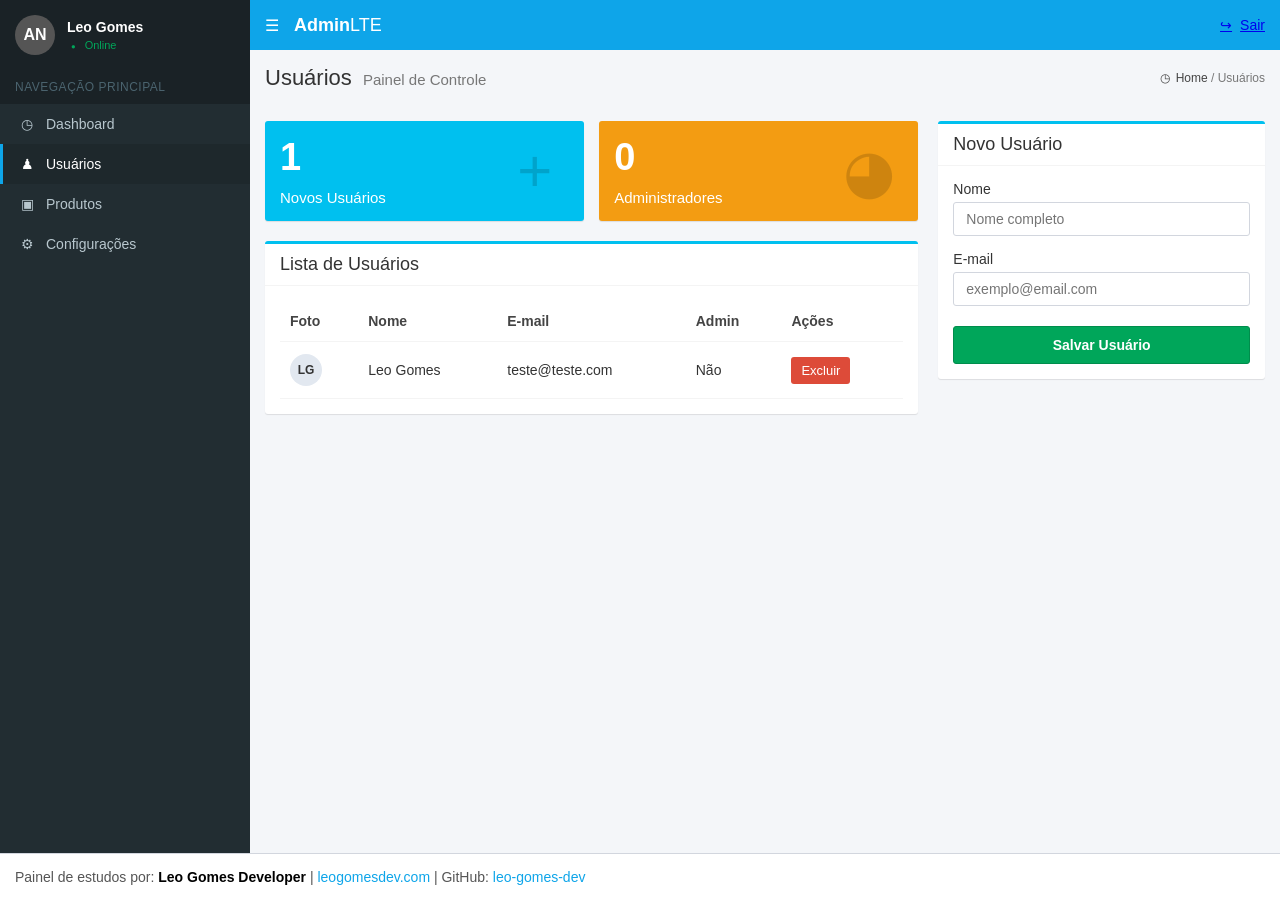
==== pages/usuarios/usuarios.html @ 366d6033 "first commit" ====
<!doctype html>
<html lang="pt-BR">
  <head>
    <meta charset="UTF-8" />
    <meta name="viewport" content="width=device-width, initial-scale=1.0" />
    <title>AdminLTE - Usuários</title>
    <!-- CSS Estrutural Compartilhado -->
    <link rel="stylesheet" href="../../styles/dashboard-base.css" />
    <!-- CSS Específico desta Página -->
    <link rel="stylesheet" href="usuarios.css" />
    <!-- Biblioteca de Ícones -->
  </head>
  <body>
    <div class="dashboard-container">
      <!-- Sidebar Lateral -->
      <aside class="sidebar">
        <div class="profile-section">
          <div class="avatar">AN</div>
          <div class="profile-info">
            <h4>Leo Gomes</h4>
            <span class="status-online"
              ><i class="fa-solid fa-circle"></i> Online</span
            >
          </div>
        </div>
        <nav class="menu">
          <p class="menu-title">NAVEGAÇÃO PRINCIPAL</p>
          <a href="../dashboard/dashboard.html" class="menu-item"
            ><i class="fa-solid fa-gauge"></i> Dashboard</a
          >
          <a href="usuarios.html" class="menu-item active" aria-current="page"
            ><i class="fa-solid fa-users"></i> Usuários</a
          >
          <a href="../produtos/produtos.html" class="menu-item"
            ><i class="fa-solid fa-box"></i> Produtos</a
          >
          <a href="../configuracoes/configuracoes.html" class="menu-item"
            ><i class="fa-solid fa-gear"></i> Configurações</a
          >
        </nav>
      </aside>

      <!-- Área de Conteúdo Principal -->
      <main class="main-content">
        <!-- Topbar Superior -->
        <header class="topbar">
          <div class="topbar-left">
            <button class="toggle-btn" type="button" aria-label="Alternar menu">
              ☰
            </button>
            <span><b>Admin</b>LTE</span>
          </div>
          <div>
            <a href="../../index.html" id="logout-btn" class="logout-link">
              <i class="fa-solid fa-sign-out-alt"></i> Sair
            </a>
          </div>
        </header>

        <!-- Cabeçalho Interno da Página -->
        <div class="content-header">
          <h1>Usuários <small>Painel de Controle</small></h1>
          <div class="breadcrumb">
            <span><i class="fa-solid fa-gauge"></i> Home</span> / Usuários
          </div>
        </div>

        <!-- Grid Organizador da View -->
        <div class="dashboard-grid">
          <!-- Coluna da Esquerda: Indicadores e Listagem -->
          <div class="left-column">
            <!-- Cards de Estatísticas (Small Boxes) -->
            <div class="cards-container">
              <div class="small-box bg-aqua">
                <div class="inner">
                  <h3 id="count-users">1</h3>
                  <p>Novos Usuários</p>
                </div>
                <div class="icon"><i class="fa-solid fa-user-plus"></i></div>
              </div>
              <div class="small-box bg-yellow">
                <div class="inner">
                  <h3 id="count-admins">0</h3>
                  <p>Administradores</p>
                </div>
                <div class="icon"><i class="fa-solid fa-chart-pie"></i></div>
              </div>
            </div>

            <!-- Tabela de Listagem -->
            <section class="box border-top-blue">
              <div class="box-header">
                <h3>Lista de Usuários</h3>
              </div>
              <div class="box-body table-responsive">
                <table>
                  <thead>
                    <tr>
                      <th>Foto</th>
                      <th>Nome</th>
                      <th>E-mail</th>
                      <th>Admin</th>
                      <th>Ações</th>
                    </tr>
                  </thead>
                  <tbody id="table-users-body"></tbody>
                </table>
              </div>
            </section>
          </div>

          <!-- Coluna da Direita: Formulário de Cadastro -->
          <aside class="right-column">
            <section class="box border-top-blue">
              <div class="box-header">
                <h3>Novo Usuário</h3>
              </div>
              <form id="user-form" class="box-body">
                <div class="form-group">
                  <label for="user-name">Nome</label>
                  <input
                    type="text"
                    id="user-name"
                    required
                    placeholder="Nome completo"
                  />
                </div>
                <div class="form-group">
                  <label for="user-email">E-mail</label>
                  <input
                    type="email"
                    id="user-email"
                    required
                    placeholder="exemplo@email.com"
                  />
                </div>
                <button type="submit" class="btn-submit">Salvar Usuário</button>
              </form>
            </section>
          </aside>
        </div>
      </main>
    </div>

    <!-- Rodapé de Créditos -->
    <footer class="professor-footer">
      <p>
        Painel de estudos por: <strong>Leo Gomes Developer</strong> |
        <a href="https://leogomesdev.com" target="_blank">leogomesdev.com</a> |
        GitHub: <a href="https://github.com" target="_blank">leo-gomes-dev</a>
      </p>
    </footer>
    <script src="../../scripts/main.js" defer></script>
  </body>
</html>
---- styles/dashboard-base.css ----
/* ==========================================================================
   AdminLTE - ARQUIVO BASE DO PAINEL GLOBAL (`styles/dashboard-base.css`)
   ========================================================================== */

/* Definições de Cores e Estilos Globais do Tema */
:root {
  --bg-primary: #f4f6f9;
  --bg-sidebar: #222d32; /* Azul escuro clássico do AdminLTE */
  --bg-sidebar-hover: #1e282c;
  --bg-profile: #1a2226;
  --color-blue: #0ea5e9;
  --color-green: #00a65a; /* Verde Success */
  --text-main: #333333;
  --text-muted: #777777;
  --border-color: #d2d6de;
}

/* Reset Geral do Documento */
* {
  margin: 0;
  padding: 0;
  box-sizing: border-box;
  font-family: "Helvetica Neue", Helvetica, Arial, sans-serif;
}

body {
  background-color: var(--bg-primary);
  color: var(--text-main);
  display: flex;
  flex-direction: column;
  min-height: 100vh;
}

/* Container Estrutural (Sidebar + Conteúdo Principal) */
.dashboard-container {
  display: flex;
  flex: 1;
}

/* ==========================================================================
   BARRA LATERAL (SIDEBAR)
   ========================================================================== */
.sidebar {
  width: 250px;
  flex: 0 0 250px;
  background-color: var(--bg-sidebar);
  color: #b8c7ce;
  display: flex;
  flex-direction: column;
}
.sidebar.is-collapsed { display: none; }

/* Seção de Perfil do Usuário Logado */
.profile-section {
  display: flex;
  align-items: center;
  gap: 12px;
  padding: 15px;
  background-color: var(--bg-profile);
}

.avatar {
  width: 40px;
  height: 40px;
  background-color: #555555;
  border-radius: 50%;
  display: flex;
  align-items: center;
  justify-content: center;
  font-weight: bold;
  color: #ffffff;
}

.profile-info h4 {
  font-size: 14px;
  color: #ffffff;
  font-weight: 600;
}

.status-online {
  font-size: 11px;
  color: var(--color-green);
  display: flex;
  align-items: center;
  gap: 5px;
  margin-top: 4px;
}

/* Links de Navegação do Menu */
.menu {
  display: flex;
  flex-direction: column;
}

.menu-title {
  font-size: 12px;
  text-transform: uppercase;
  color: #4b646f;
  background-color: var(--bg-profile);
  padding: 10px 15px;
  letter-spacing: 0.5px;
}

.menu-item {
  display: flex;
  align-items: center;
  gap: 10px;
  color: #b8c7ce;
  text-decoration: none;
  padding: 12px 15px;
  font-size: 14px;
  transition: all 0.2s ease;
  border-left: 3px solid transparent;
}

.menu-item i { width: 18px; text-align: center; }
.fa-solid { display: inline-block; min-width: 1.15em; font-style: normal; text-align: center; }
.fa-circle::before { content: "●"; font-size: .7em; }
.fa-users::before { content: "♟"; }
.fa-box::before { content: "▣"; }
.fa-gear::before { content: "⚙"; }
.fa-sign-out-alt::before { content: "↪"; }
.fa-gauge::before { content: "◷"; }
.fa-user-plus::before { content: "+"; }
.fa-chart-pie::before { content: "◕"; }
.fa-pen::before { content: "✎"; }
.fa-trash::before { content: "×"; }
.menu-item:hover {
  background-color: var(--bg-sidebar-hover);
  color: #ffffff;
}

/* Estado Ativo do Menu Lateral */
.menu-item.active {
  background-color: var(--bg-sidebar-hover);
  color: #ffffff;
  border-left-color: var(--color-blue);
}

/* ==========================================================================
   ÁREA PRINCIPAL DE CONTEÚDO (MAIN CONTENT)
   ========================================================================== */
.main-content {
  flex: 1;
  min-width: 0;
  display: flex;
  flex-direction: column;
}

/* Barra Superior (Topbar) */
.topbar {
  background-color: var(--color-blue);
  height: 50px;
  display: flex;
  align-items: center;
  justify-content: space-between;
  padding: 0 15px;
  color: #ffffff;
}

.topbar-left {
  display: flex;
  align-items: center;
  gap: 15px;
  font-size: 18px;
}

.topbar-left b {
  font-weight: 700;
}

.toggle-btn {
  background: none;
  border: none;
  font-size: 16px;
  cursor: pointer;
  color: #ffffff;
}
.toggle-btn:hover { background: rgba(255,255,255,.12); }

#logout-btn {
  font-size: 14px;
  display: flex;
  align-items: center;
  gap: 6px;
  transition: opacity 0.2s;
}

#logout-btn:hover {
  opacity: 0.8;
}

/* Cabeçalho da Página Interna (Títulos e Caminhos) */
.content-header {
  padding: 15px;
  display: flex;
  justify-content: space-between;
  align-items: center;
}

.content-header h1 {
  font-size: 22px;
  font-weight: 300;
}

.content-header h1 small {
  font-size: 15px;
  color: var(--text-muted);
  font-weight: 400;
  margin-left: 5px;
}

.breadcrumb {
  font-size: 12px;
  color: var(--text-muted);
}

.breadcrumb span {
  color: #444444;
}

/* ==========================================================================
   RODAPÉ UNIFICADO (FOOTER)
   ========================================================================== */
.professor-footer {
  background-color: #ffffff;
  color: #555555;
  text-align: left;
  padding: 15px;
  margin-top: auto;
  border-top: 1px solid var(--border-color);
  font-size: 14px;
}

.professor-footer strong {
  color: #000000;
}

.professor-footer a {
  color: var(--color-blue);
  text-decoration: none;
}

.professor-footer a:hover {
  text-decoration: underline;
}

/* Responsividade de Tela do Painel */
@media (max-width: 768px) {
  .dashboard-container {
    flex-direction: column;
  }
  .sidebar {
    width: 100%;
    flex-basis: auto;
  }
  .profile-section { padding: 10px 15px; }
  .menu { display: grid; grid-template-columns: repeat(2, minmax(0, 1fr)); }
  .menu-title { grid-column: 1 / -1; }
  .topbar { min-height: 54px; height: auto; }
  .professor-footer { line-height: 1.6; }
  .content-header {
    flex-direction: column;
    align-items: flex-start;
    gap: 8px;
  }
}
@media (max-width: 480px) {
  .menu { grid-template-columns: 1fr; }
  .topbar-left { gap: 8px; font-size: 16px; }
  .content-header h1 { font-size: 20px; }
  .content-header h1 small { display: block; margin: 4px 0 0; }
}
@media (prefers-reduced-motion: reduce) {
  *, *::before, *::after { transition-duration: .01ms !important; }
}
---- pages/usuarios/usuarios.css ----
/* ==========================================================================
   AdminLTE - GERENCIAMENTO DE USUÁRIOS (`usuarios.css`)
   ========================================================================== */

/* Grid Organizador da Tela (Tabela + Form) */
.dashboard-grid {
  display: grid;
  grid-template-columns: minmax(0, 2fr) minmax(260px, 1fr);
  gap: 20px;
  padding: 15px;
}

/* Container dos Indicadores Superiores */
.cards-container {
  display: grid;
  grid-template-columns: 1fr 1fr;
  gap: 15px;
  margin-bottom: 20px;
}

/* Small Box Estilo Clássico AdminLTE */
.small-box {
  border-radius: 3px;
  position: relative;
  display: block;
  color: #ffffff;
  padding: 15px;
  box-shadow: 0 1px 1px rgba(0, 0, 0, 0.1);
}

.bg-aqua {
  background-color: #00c0ef !important;
}
.bg-yellow {
  background-color: #f39c12 !important;
}

.small-box h3 {
  font-size: 38px;
  font-weight: bold;
  margin: 0 0 10px 0;
  white-space: nowrap;
}

.small-box p {
  font-size: 15px;
  margin: 0;
}

.small-box .icon {
  position: absolute;
  top: 15px;
  right: 15px;
  font-size: 60px;
  color: rgba(0, 0, 0, 0.15);
  z-index: 0;
}

/* Estrutura de Boxes (Cartões do Painel) */
.box {
  background: #ffffff;
  border-radius: 3px;
  margin-bottom: 20px;
  border-top: 3px solid #d2d6de;
  box-shadow: 0 1px 1px rgba(0, 0, 0, 0.1);
}

.box.border-top-blue {
  border-top-color: #00c0ef;
}

.box-header {
  padding: 10px 15px;
  border-bottom: 1px solid #f4f4f4;
}

.box-header h3 {
  font-size: 18px;
  font-weight: 400;
  margin: 0;
}

.box-body {
  padding: 15px;
}

.table-responsive {
  overflow-x: auto;
  -webkit-overflow-scrolling: touch;
}

/* Customização da Tabela de Usuários */
table {
  width: 100%;
  border-collapse: collapse;
}

th,
td {
  padding: 12px 10px;
  border-bottom: 1px solid #f4f4f4;
  text-align: left;
  font-size: 14px;
}

th {
  font-weight: 600;
  color: #444444;
}

.table-avatar {
  width: 32px;
  height: 32px;
  background: #e2e8f0;
  border-radius: 50%;
  display: flex;
  align-items: center;
  justify-content: center;
  font-size: 12px;
  font-weight: 600;
  color: #333333;
}

.badge {
  padding: 3px 6px;
  border-radius: 3px;
  font-size: 12px;
  font-weight: 600;
}

.badge-yes {
  background-color: #00a65a;
  color: #ffffff;
}

/* Campos do Formulário */
.form-group {
  margin-bottom: 15px;
}

.form-group label {
  display: block;
  margin-bottom: 5px;
  font-size: 14px;
  font-weight: 500;
}

.form-group input {
  width: 100%;
  padding: 8px 12px;
  border: 1px solid #d2d6de;
  border-radius: 3px;
  outline: none;
  font-size: 14px;
  transition: border-color 0.2s;
}

.form-group input:focus {
  border-color: #00c0ef;
}

/* Componentes de Botões (Ações) */
.btn-box {
  border: none;
  padding: 6px 10px;
  color: #ffffff;
  cursor: pointer;
  border-radius: 3px;
  font-size: 13px;
  transition: opacity 0.2s;
  margin-right: 2px;
}

.btn-edit {
  background-color: #00c0ef;
}
.btn-delete {
  background-color: #dd4b39;
}
.btn-box:hover {
  opacity: 0.85;
}

.btn-submit {
  width: 100%;
  background-color: #00a65a;
  color: #ffffff;
  border: 1px solid #008d4c;
  padding: 10px;
  cursor: pointer;
  border-radius: 3px;
  font-weight: 600;
  font-size: 14px;
  transition: background-color 0.2s;
  margin-top: 5px;
}

.btn-submit:hover {
  background-color: #008d4c;
}

/* Ajustes de Responsividade */
@media (max-width: 992px) {
  .dashboard-grid {
    grid-template-columns: 1fr;
  }
  .cards-container {
    grid-template-columns: 1fr;
  }
}
@media (max-width: 560px) {
  .dashboard-grid { padding: 12px; gap: 12px; }
  .cards-container { grid-template-columns: 1fr; }
  .small-box h3 { font-size: 30px; }
  th, td { padding: 9px 8px; white-space: nowrap; }
}
:focus-visible { outline: 3px solid #0284c7; outline-offset: 2px; }
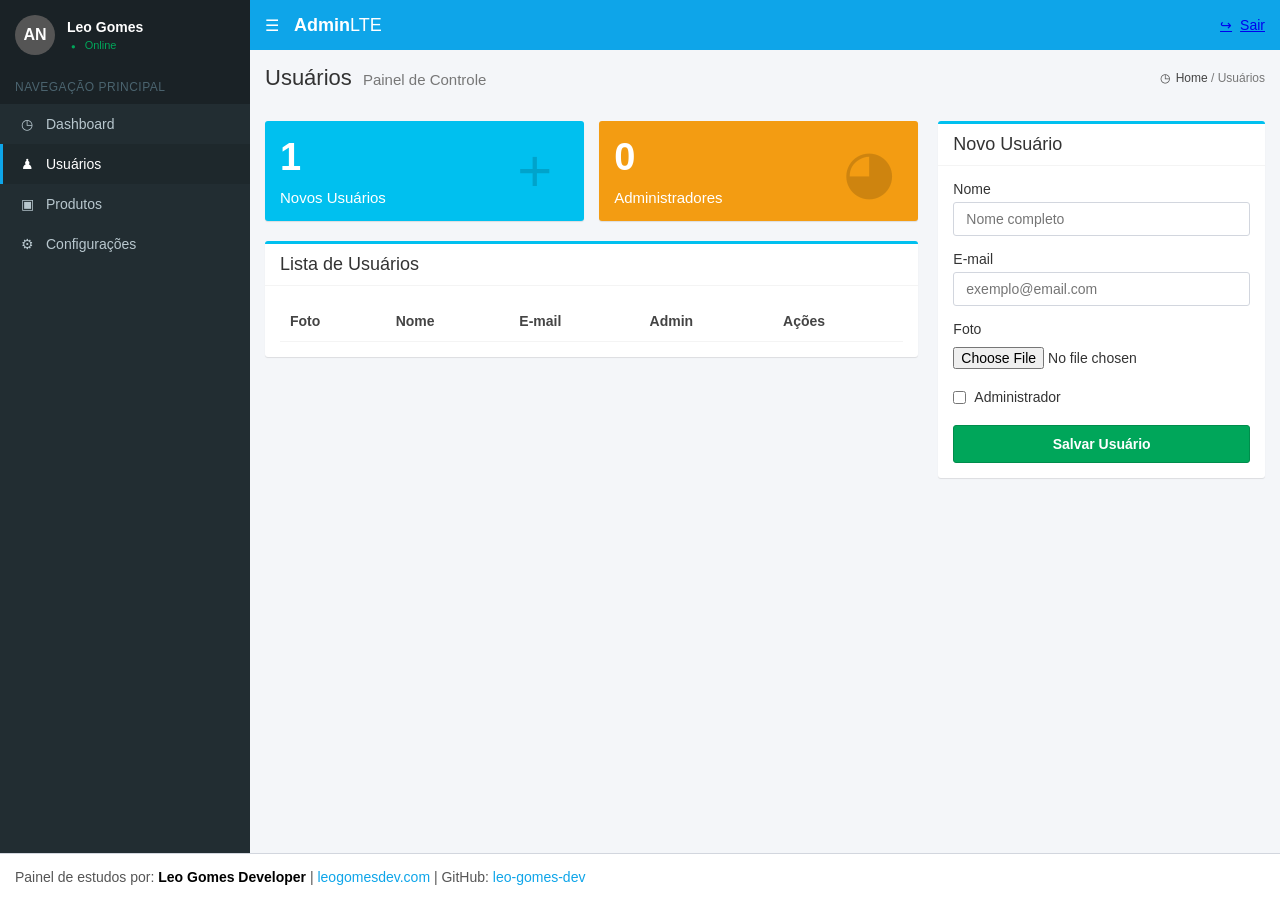
==== commit c0b06794: "Enhance user form with file upload and admin options Updated the user form to include file upload an" ====
--- a/pages/usuarios/usuarios.html
+++ b/pages/usuarios/usuarios.html
@@ -115,7 +115,11 @@
               <div class="box-header">
                 <h3>Novo Usuário</h3>
               </div>
-              <form id="user-form" class="box-body">
+              <form
+                id="user-form"
+                class="box-body"
+                enctype="multipart/form-data"
+              >
                 <div class="form-group">
                   <label for="user-name">Nome</label>
                   <input
@@ -125,6 +129,7 @@
                     placeholder="Nome completo"
                   />
                 </div>
+
                 <div class="form-group">
                   <label for="user-email">E-mail</label>
                   <input
@@ -134,6 +139,17 @@
                     placeholder="exemplo@email.com"
                   />
                 </div>
+
+                <div class="form-group">
+                  <label for="user-photo">Foto</label>
+                  <input type="file" id="user-photo" accept="image/*" />
+                </div>
+
+                <div class="form-group form-checkbox">
+                  <input type="checkbox" id="user-admin" />
+                  <label for="user-admin">Administrador</label>
+                </div>
+
                 <button type="submit" class="btn-submit">Salvar Usuário</button>
               </form>
             </section>
@@ -150,6 +166,6 @@
         GitHub: <a href="https://github.com" target="_blank">leo-gomes-dev</a>
       </p>
     </footer>
-    <script src="../../scripts/main.js" defer></script>
+    <script src="usuarios.js" defer></script>
   </body>
 </html>
--- a/pages/usuarios/usuarios.css
+++ b/pages/usuarios/usuarios.css
@@ -159,6 +159,32 @@
   border-color: #00c0ef;
 }
 
+/* Ajustes específicos para campos File e Checkbox */
+.form-group input[type='file'] {
+  border: none;
+  padding: 5px 0;
+}
+
+.form-group.form-checkbox {
+  display: flex;
+  align-items: center;
+  gap: 8px;
+  cursor: pointer;
+  margin-top: 10px;
+}
+
+.form-group.form-checkbox input[type='checkbox'] {
+  width: auto;
+  margin: 0;
+  cursor: pointer;
+}
+
+.form-group.form-checkbox label {
+  display: inline;
+  margin-bottom: 0;
+  cursor: pointer;
+}
+
 /* Componentes de Botões (Ações) */
 .btn-box {
   border: none;
@@ -209,9 +235,23 @@
   }
 }
 @media (max-width: 560px) {
-  .dashboard-grid { padding: 12px; gap: 12px; }
-  .cards-container { grid-template-columns: 1fr; }
-  .small-box h3 { font-size: 30px; }
-  th, td { padding: 9px 8px; white-space: nowrap; }
-}
-:focus-visible { outline: 3px solid #0284c7; outline-offset: 2px; }
+  .dashboard-grid {
+    padding: 12px;
+    gap: 12px;
+  }
+  .cards-container {
+    grid-template-columns: 1fr;
+  }
+  .small-box h3 {
+    font-size: 30px;
+  }
+  th,
+  td {
+    padding: 9px 8px;
+    white-space: nowrap;
+  }
+}
+:focus-visible {
+  outline: 3px solid #0284c7;
+  outline-offset: 2px;
+}
